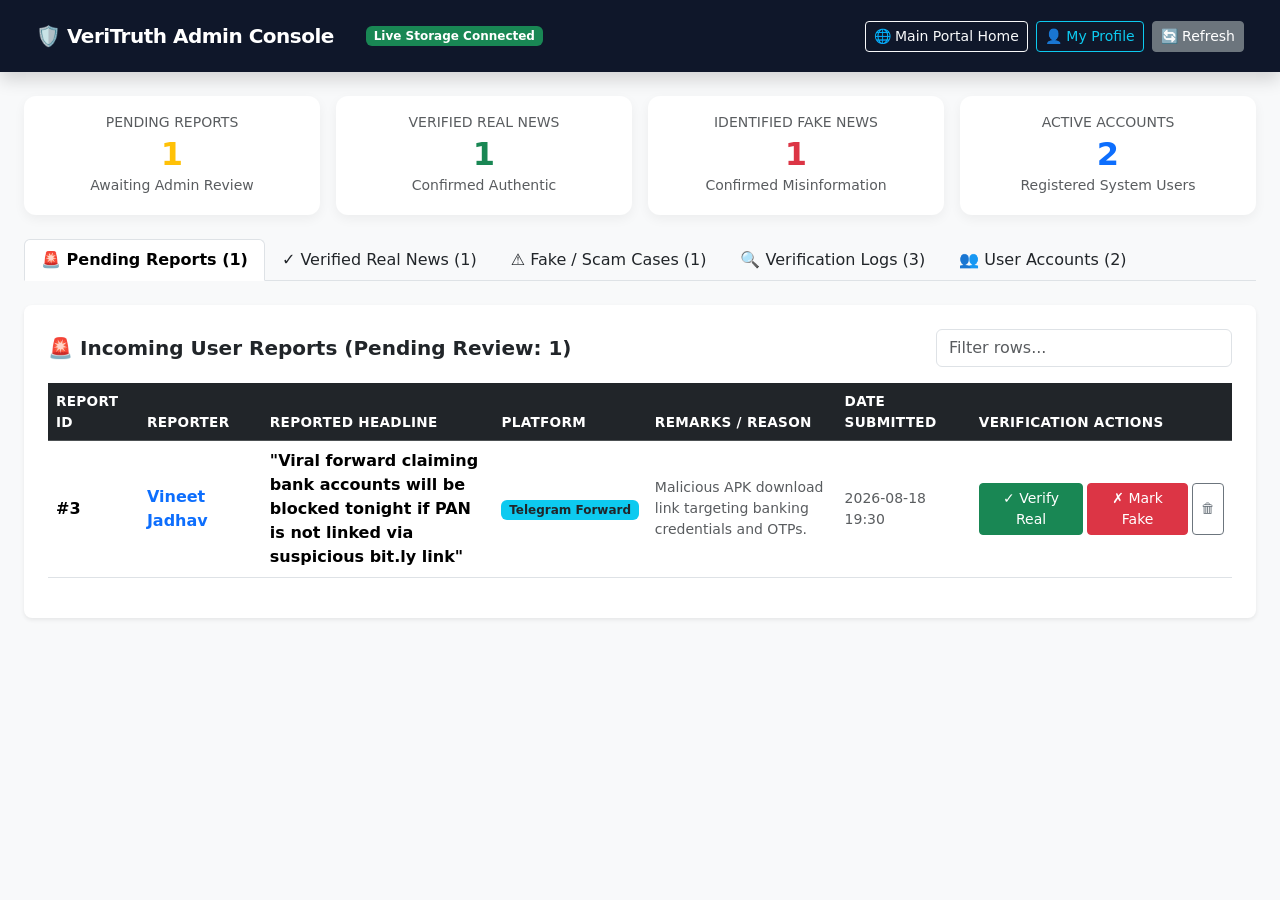
==== admin.html @ fcf6ec3c "Add files via upload" ====
<!DOCTYPE html>
<html lang="en">
<head>
    <meta charset="UTF-8">
    <meta name="viewport" content="width=device-width, initial-scale=1.0">
    <title>Admin Dashboard - Fake News Monitoring Portal</title>
    <link href="https://cdn.jsdelivr.net/npm/bootstrap@5.3.0/dist/css/bootstrap.min.css" rel="stylesheet">
    <link rel="stylesheet" href="style.css">
    <style>
        .admin-nav {
            background-color: #0f172a;
        }
        .stat-card {
            background: #ffffff;
            border-radius: 12px;
            box-shadow: 0 4px 12px rgba(0,0,0,0.05);
            border: 2px solid transparent;
            transition: all 0.2s ease-in-out;
            text-decoration: none;
            color: inherit;
            display: block;
            cursor: pointer;
        }
        .stat-card:hover {
            transform: translateY(-3px);
            box-shadow: 0 6px 20px rgba(0,0,0,0.12);
        }
        .stat-card.active-card {
            border-color: #2563eb;
            background-color: #f1f5f9;
        }
        .table th {
            font-size: 0.85rem;
            text-transform: uppercase;
            letter-spacing: 0.5px;
        }
    </style>
</head>
<body class="bg-light">

    <!-- Top Admin Navigation -->
    <nav class="navbar navbar-dark admin-nav px-4 py-3 shadow">
        <div class="container-fluid d-flex justify-content-between align-items-center">
            <div class="d-flex align-items-center gap-3">
                <span class="navbar-brand fw-bold fs-5 mb-0">🛡️ VeriTruth Admin Console</span>
                <span class="badge bg-success">Live Storage Connected</span>
            </div>
            <div class="d-flex gap-2">
                <a href="index.html" class="btn btn-outline-light btn-sm">🌐 Main Portal Home</a>
                <a href="profile.html" class="btn btn-outline-info btn-sm">👤 My Profile</a>
                <button class="btn btn-secondary btn-sm" onclick="renderAdmin()">🔄 Refresh</button>
            </div>
        </div>
    </nav>

    <div class="container-fluid px-4 my-4">
        
        <!-- Alert Notification Box -->
        <div id="adminAlertContainer"></div>

        <!-- Stat Overview Cards -->
        <div class="row g-3 mb-4">
            <div class="col-md-3 col-sm-6">
                <div class="stat-card p-3 text-center" id="card-reports" onclick="switchView('reports')">
                    <h6 class="text-muted text-uppercase small mb-1">Pending Reports</h6>
                    <h2 class="fw-bold text-warning mb-0" id="cntPending">0</h2>
                    <small class="text-muted">Awaiting Admin Review</small>
                </div>
            </div>
            <div class="col-md-3 col-sm-6">
                <div class="stat-card p-3 text-center" id="card-verified" onclick="switchView('verified')">
                    <h6 class="text-muted text-uppercase small mb-1">Verified Real News</h6>
                    <h2 class="fw-bold text-success mb-0" id="cntVerified">0</h2>
                    <small class="text-muted">Confirmed Authentic</small>
                </div>
            </div>
            <div class="col-md-3 col-sm-6">
                <div class="stat-card p-3 text-center" id="card-fake" onclick="switchView('fake_cases')">
                    <h6 class="text-muted text-uppercase small mb-1">Identified Fake News</h6>
                    <h2 class="fw-bold text-danger mb-0" id="cntFake">0</h2>
                    <small class="text-muted">Confirmed Misinformation</small>
                </div>
            </div>
            <div class="col-md-3 col-sm-6">
                <div class="stat-card p-3 text-center" id="card-users" onclick="switchView('users')">
                    <h6 class="text-muted text-uppercase small mb-1">Active Accounts</h6>
                    <h2 class="fw-bold text-primary mb-0" id="cntUsers">0</h2>
                    <small class="text-muted">Registered System Users</small>
                </div>
            </div>
        </div>

        <!-- Navigation Tabs Bar -->
        <ul class="nav nav-tabs mb-4">
            <li class="nav-item">
                <a class="nav-link active fw-bold" id="tab-reports" href="#" onclick="switchView('reports'); return false;">
                    🚨 Pending Reports (<span id="tabCountPending">0</span>)
                </a>
            </li>
            <li class="nav-item">
                <a class="nav-link text-dark" id="tab-verified" href="#" onclick="switchView('verified'); return false;">
                    ✓ Verified Real News (<span id="tabCountVerified">0</span>)
                </a>
            </li>
            <li class="nav-item">
                <a class="nav-link text-dark" id="tab-fake" href="#" onclick="switchView('fake_cases'); return false;">
                    ⚠️ Fake / Scam Cases (<span id="tabCountFake">0</span>)
                </a>
            </li>
            <li class="nav-item">
                <a class="nav-link text-dark" id="tab-history" href="#" onclick="switchView('history'); return false;">
                    🔍 Verification Logs (<span id="tabCountHistory">0</span>)
                </a>
            </li>
            <li class="nav-item">
                <a class="nav-link text-dark" id="tab-users" href="#" onclick="switchView('users'); return false;">
                    👥 User Accounts (<span id="tabCountUsers">0</span>)
                </a>
            </li>
        </ul>

        <!-- Main Content Table Card -->
        <div class="card border-0 shadow-sm rounded-3 p-4">
            <div class="d-flex justify-content-between align-items-center mb-3">
                <h5 class="fw-bold text-dark mb-0" id="viewTitle">Incoming User Reports Pipeline</h5>
                <input type="text" id="adminSearchInput" class="form-control w-25" placeholder="Filter rows..." onkeyup="filterAdminTable()">
            </div>
            
            <div class="table-responsive" id="tableContainer">
                <!-- Dynamically Rendered by renderAdmin() -->
            </div>
        </div>
    </div>

    <!-- Bootstrap Bundle & DB Script -->
    <script src="https://cdn.jsdelivr.net/npm/bootstrap@5.3.0/dist/js/bootstrap.bundle.min.js"></script>
    <script src="db.js"></script>

    <script>
        let currentView = 'reports';

        document.addEventListener("DOMContentLoaded", () => {
            renderAdmin();
        });

        function switchView(viewName) {
            currentView = viewName;

            // Update Tabs
            ['reports', 'verified', 'fake_cases', 'history', 'users'].forEach(v => {
                const tab = document.getElementById('tab-' + (v === 'fake_cases' ? 'fake' : v));
                const card = document.getElementById('card-' + (v === 'fake_cases' ? 'fake' : v));
                
                if (v === currentView) {
                    tab?.classList.add('active', 'fw-bold');
                    tab?.classList.remove('text-dark');
                    card?.classList.add('active-card');
                } else {
                    tab?.classList.remove('active', 'fw-bold');
                    tab?.classList.add('text-dark');
                    card?.classList.remove('active-card');
                }
            });

            renderAdmin();
        }

        function showAdminAlert(message, type = "info") {
            const container = document.getElementById('adminAlertContainer');
            if (!container) return;
            container.innerHTML = `
                <div class="alert alert-${type} alert-dismissible fade show" role="alert">
                    <strong>Admin Notice:</strong> ${escapeHtml(message)}
                    <button type="button" class="btn-close" data-bs-dismiss="alert" aria-label="Close"></button>
                </div>
            `;
        }

        function renderAdmin() {
            const allReports = DB.getReports();
            const pendingReports = allReports.filter(r => r.status === 'Pending');
            const verifiedReports = allReports.filter(r => r.status === 'Verified Real');
            const fakeReports = allReports.filter(r => r.status === 'Fake / Scam');
            const allUsers = DB.getUsers();
            const allHistory = DB.getHistory();

            // Update Counters
            document.getElementById('cntPending').innerText = pendingReports.length;
            document.getElementById('cntVerified').innerText = verifiedReports.length;
            document.getElementById('cntFake').innerText = fakeReports.length;
            document.getElementById('cntUsers').innerText = allUsers.length;

            document.getElementById('tabCountPending').innerText = pendingReports.length;
            document.getElementById('tabCountVerified').innerText = verifiedReports.length;
            document.getElementById('tabCountFake').innerText = fakeReports.length;
            document.getElementById('tabCountUsers').innerText = allUsers.length;
            document.getElementById('tabCountHistory').innerText = allHistory.length;

            const container = document.getElementById('tableContainer');
            const title = document.getElementById('viewTitle');

            if (currentView === 'users') {
                title.innerText = `Registered System Users (${allUsers.length})`;
                renderUsersTable(allUsers, container);
            } else if (currentView === 'verified') {
                title.innerText = `Verified Authentic News Archive (${verifiedReports.length})`;
                renderArchiveTable(verifiedReports, container, 'Verified Real');
            } else if (currentView === 'fake_cases') {
                title.innerText = `Identified Fake News Archive (${fakeReports.length})`;
                renderArchiveTable(fakeReports, container, 'Fake / Scam');
            } else if (currentView === 'history') {
                title.innerText = `Recent Verification Logs (${allHistory.length})`;
                renderHistoryTable(allHistory, container);
            } else {
                title.innerText = `🚨 Incoming User Reports (Pending Review: ${pendingReports.length})`;
                renderPendingTable(pendingReports, container);
            }
        }

        function renderPendingTable(reports, container) {
            if (reports.length === 0) {
                container.innerHTML = `<div class="text-center text-muted py-4"><em>No pending user reports requiring review at this time.</em></div>`;
                return;
            }

            let html = `
                <table class="table table-hover align-middle" id="adminTable">
                    <thead class="table-dark">
                        <tr>
                            <th>Report ID</th>
                            <th>Reporter</th>
                            <th>Reported Headline</th>
                            <th>Platform</th>
                            <th>Remarks / Reason</th>
                            <th>Date Submitted</th>
                            <th style="min-width: 250px;">Verification Actions</th>
                        </tr>
                    </thead>
                    <tbody>
            `;

            reports.forEach(r => {
                html += `
                    <tr>
                        <td><strong>#${r.id}</strong></td>
                        <td><span class="fw-semibold text-primary">${escapeHtml(r.user_name || "Anonymous")}</span></td>
                        <td class="text-wrap fw-bold" style="max-width: 320px;">"${escapeHtml(r.headline)}"</td>
                        <td><span class="badge bg-info text-dark">${escapeHtml(r.platform || "General")}</span></td>
                        <td class="text-muted small" style="max-width: 260px;">${escapeHtml(r.reason || "No remarks")}</td>
                        <td class="small text-muted">${r.date_reported}</td>
                        <td>
                            <div class="d-flex gap-1">
                                <button class="btn btn-sm btn-success" onclick="actionVerifyReal(${r.id})">✓ Verify Real</button>
                                <button class="btn btn-sm btn-danger" onclick="actionMarkFake(${r.id})">✗ Mark Fake</button>
                                <button class="btn btn-sm btn-outline-secondary" onclick="actionDeleteReport(${r.id})">🗑</button>
                            </div>
                        </td>
                    </tr>
                `;
            });

            html += `</tbody></table>`;
            container.innerHTML = html;
        }

        function renderArchiveTable(reports, container, statusLabel) {
            if (reports.length === 0) {
                container.innerHTML = `<div class="text-center text-muted py-4"><em>No records in this archive.</em></div>`;
                return;
            }

            let html = `
                <table class="table table-hover align-middle" id="adminTable">
                    <thead class="table-dark">
                        <tr>
                            <th>Report ID</th>
                            <th>Reporter</th>
                            <th>Headline Context</th>
                            <th>Platform</th>
                            <th>Reason / Remarks</th>
                            <th>Date Reported</th>
                            <th>Status</th>
                            <th>Actions</th>
                        </tr>
                    </thead>
                    <tbody>
            `;

            reports.forEach(r => {
                const badgeColor = r.status === 'Verified Real' ? 'bg-success' : 'bg-danger';
                html += `
                    <tr>
                        <td>#${r.id}</td>
                        <td>${escapeHtml(r.user_name || "Anonymous")}</td>
                        <td class="text-wrap fw-semibold" style="max-width: 320px;">"${escapeHtml(r.headline)}"</td>
                        <td><span class="badge bg-info text-dark">${escapeHtml(r.platform || "General")}</span></td>
                        <td class="text-muted small" style="max-width: 250px;">${escapeHtml(r.reason || "No remarks")}</td>
                        <td class="small text-muted">${r.date_reported}</td>
                        <td><span class="badge ${badgeColor}">${escapeHtml(r.status)}</span></td>
                        <td>
                            <div class="btn-group btn-group-sm">
                                <button class="btn btn-outline-warning" onclick="actionResetPending(${r.id})">Reset to Pending</button>
                                <button class="btn btn-outline-danger" onclick="actionDeleteReport(${r.id})">Delete</button>
                            </div>
                        </td>
                    </tr>
                `;
            });

            html += `</tbody></table>`;
            container.innerHTML = html;
        }

        function renderHistoryTable(logs, container) {
            if (logs.length === 0) {
                container.innerHTML = `<div class="text-center text-muted py-4"><em>No search history logs recorded yet.</em></div>`;
                return;
            }

            let html = `
                <table class="table table-hover align-middle" id="adminTable">
                    <thead class="table-dark">
                        <tr>
                            <th>Log ID</th>
                            <th>User</th>
                            <th>Searched Headline</th>
                            <th>Trust Score</th>
                            <th>Verdict</th>
                            <th>Date/Time</th>
                            <th>Actions</th>
                        </tr>
                    </thead>
                    <tbody>
            `;

            logs.forEach(h => {
                const isFake = h.status.includes('Fake') || h.status.includes('High Risk');
                const isReal = h.status.includes('Official') || h.status.includes('Verified');
                const badgeClass = isFake ? 'bg-danger' : (isReal ? 'bg-success' : 'bg-warning text-dark');
                const scoreClass = isFake ? 'text-danger' : (isReal ? 'text-success' : 'text-warning');

                html += `
                    <tr>
                        <td>#${h.id}</td>
                        <td><span class="fw-semibold text-primary">${escapeHtml(h.user_name || "Guest")}</span></td>
                        <td class="text-wrap" style="max-width: 380px;">${escapeHtml(h.headline)}</td>
                        <td><span class="fw-bold ${scoreClass}">${h.trust_score}</span></td>
                        <td><span class="badge ${badgeClass}">${escapeHtml(h.status)}</span></td>
                        <td class="small text-muted">${h.checked_at}</td>
                        <td><button class="btn btn-sm btn-outline-danger" onclick="actionDeleteHistory(${h.id})">Delete</button></td>
                    </tr>
                `;
            });

            html += `</tbody></table>`;
            container.innerHTML = html;
        }

        function renderUsersTable(users, container) {
            if (users.length === 0) {
                container.innerHTML = `<div class="text-center text-muted py-4"><em>No registered users found.</em></div>`;
                return;
            }

            let html = `
                <table class="table table-hover align-middle" id="adminTable">
                    <thead class="table-dark">
                        <tr>
                            <th>User ID</th>
                            <th>Full Name</th>
                            <th>Email Address</th>
                            <th>Role</th>
                            <th>Age</th>
                            <th>Address</th>
                            <th>Joined Date</th>
                            <th>Actions</th>
                        </tr>
                    </thead>
                    <tbody>
            `;

            users.forEach(u => {
                html += `
                    <tr>
                        <td><strong>#${u.id}</strong></td>
                        <td class="fw-semibold">${escapeHtml(u.name)}</td>
                        <td>${escapeHtml(u.email)}</td>
                        <td><span class="badge bg-primary">${escapeHtml(u.role || "Standard User")}</span></td>
                        <td>${u.age ? u.age : '<span class="text-muted">-</span>'}</td>
                        <td class="small text-muted" style="max-width: 200px;">${escapeHtml(u.address || "-")}</td>
                        <td class="small text-muted">${u.created_at || "Recent"}</td>
                        <td>
                            <button class="btn btn-sm btn-outline-danger" onclick="actionDeleteUser(${u.id}, '${escapeHtml(u.name)}')">
                                Delete User
                            </button>
                        </td>
                    </tr>
                `;
            });

            html += `</tbody></table>`;
            container.innerHTML = html;
        }

        // Action Handlers
        function actionVerifyReal(id) {
            DB.updateReportStatus(id, 'Verified Real');
            showAdminAlert(`Report #${id} marked as VERIFIED REAL news.`, "success");
            renderAdmin();
        }

        function actionMarkFake(id) {
            DB.updateReportStatus(id, 'Fake / Scam');
            showAdminAlert(`Report #${id} marked as CONFIRMED FAKE / SCAM.`, "danger");
            renderAdmin();
        }

        function actionResetPending(id) {
            DB.updateReportStatus(id, 'Pending');
            showAdminAlert(`Report #${id} status reset to Pending.`, "warning");
            renderAdmin();
        }

        function actionDeleteReport(id) {
            if (confirm("Are you sure you want to delete this report?")) {
                DB.deleteReport(id);
                showAdminAlert(`Report #${id} deleted successfully.`, "secondary");
                renderAdmin();
            }
        }

        function actionDeleteUser(id, name) {
            if (confirm(`Are you sure you want to delete user #${id} (${name})?`)) {
                DB.deleteUser(id);
                showAdminAlert(`User #${id} (${name}) deleted.`, "secondary");
                renderAdmin();
            }
        }

        function actionDeleteHistory(id) {
            if (confirm("Delete this history record?")) {
                DB.deleteHistory(id);
                showAdminAlert(`History log #${id} deleted.`, "secondary");
                renderAdmin();
            }
        }

        function filterAdminTable() {
            const query = document.getElementById("adminSearchInput")?.value.toLowerCase() || '';
            const rows = document.querySelectorAll("#adminTable tbody tr");
            rows.forEach(row => {
                const text = row.innerText.toLowerCase();
                row.style.display = text.includes(query) ? "" : "none";
            });
        }

        function escapeHtml(text) {
            if (!text) return "";
            return text.toString().replace(/&/g, "&amp;").replace(/</g, "&lt;").replace(/>/g, "&gt;").replace(/"/g, "&quot;").replace(/'/g, "&#039;");
        }
    </script>
</body>
</html>
---- style.css ----
/* Custom Trust & Alert Color Palette */
:root {
    --primary-trust: #0f172a;    /* Slate Dark Navy */
    --secondary-trust: #1e40af;  /* Vivid Royal Blue */
    --accent-fake: #dc2626;      /* Crimson Red for alerts/fake news */
    --accent-real: #16a34a;      /* Emerald Green for verified content */
    --bg-light: #f1f5f9;
}

body {
    font-family: 'Segoe UI', system-ui, -apple-system, BlinkMacSystemFont, Roboto, sans-serif;
    background-color: var(--bg-light);
    color: #1e293b;
    min-height: 100vh;
}

/* Authentication Gate Screen */
#authGateSection {
    background: radial-gradient(circle at top left, #1e3a8a 0%, #0f172a 70%);
}

.auth-card {
    background: #ffffff !important;
    border-radius: 20px !important;
    box-shadow: 0 20px 40px -15px rgba(0,0,0,0.3) !important;
}

#authGateTabs .nav-link {
    color: #64748b;
    border-radius: 8px;
    transition: all 0.2s ease;
}

#authGateTabs .nav-link.active {
    background-color: #2563eb;
    color: #ffffff;
    box-shadow: 0 4px 12px rgba(37, 99, 235, 0.3);
}

/* Navbar Styling */
.navbar-custom {
    background-color: var(--primary-trust);
    box-shadow: 0 4px 12px rgba(0,0,0,0.15);
}
.navbar-brand {
    color: #ffffff !important;
    letter-spacing: -0.5px;
}
.navbar-custom .nav-link {
    color: #cbd5e1 !important;
    font-weight: 500;
    transition: color 0.15s ease-in-out;
}
.navbar-custom .nav-link:hover,
.navbar-custom .nav-link.active {
    color: #ffffff !important;
}

/* Hero Section */
.hero-section {
    background: linear-gradient(135deg, #0f172a 0%, #1e3a8a 50%, #1d4ed8 100%);
    color: white;
    padding: 55px 0 45px;
    border-radius: 0 0 24px 24px;
    margin-bottom: 35px;
}

.custom-card {
    border: none;
    border-radius: 16px;
    background: #ffffff;
    box-shadow: 0 4px 18px rgba(0,0,0,0.06);
    transition: transform 0.2s ease, box-shadow 0.2s ease;
}

.custom-card:hover {
    box-shadow: 0 8px 24px rgba(0,0,0,0.09);
}

/* Badge & Score Styling */
.score-circle {
    width: 105px;
    height: 105px;
    border-radius: 50%;
    display: flex;
    align-items: center;
    justify-content: center;
    font-size: 24px;
    font-weight: 800;
    margin: 0 auto 12px;
    color: white;
    box-shadow: 0 6px 16px rgba(0,0,0,0.12);
}

.bg-real { 
    background: linear-gradient(135deg, #16a34a, #15803d);
}
.bg-fake { 
    background: linear-gradient(135deg, #dc2626, #b91c1c); 
}

/* Form Elements */
.form-control:focus, .form-select:focus {
    border-color: #3b82f6;
    box-shadow: 0 0 0 0.25rem rgba(59, 130, 246, 0.25);
}

/* Tables */
.table thead th {
    font-weight: 600;
    letter-spacing: 0.3px;
}
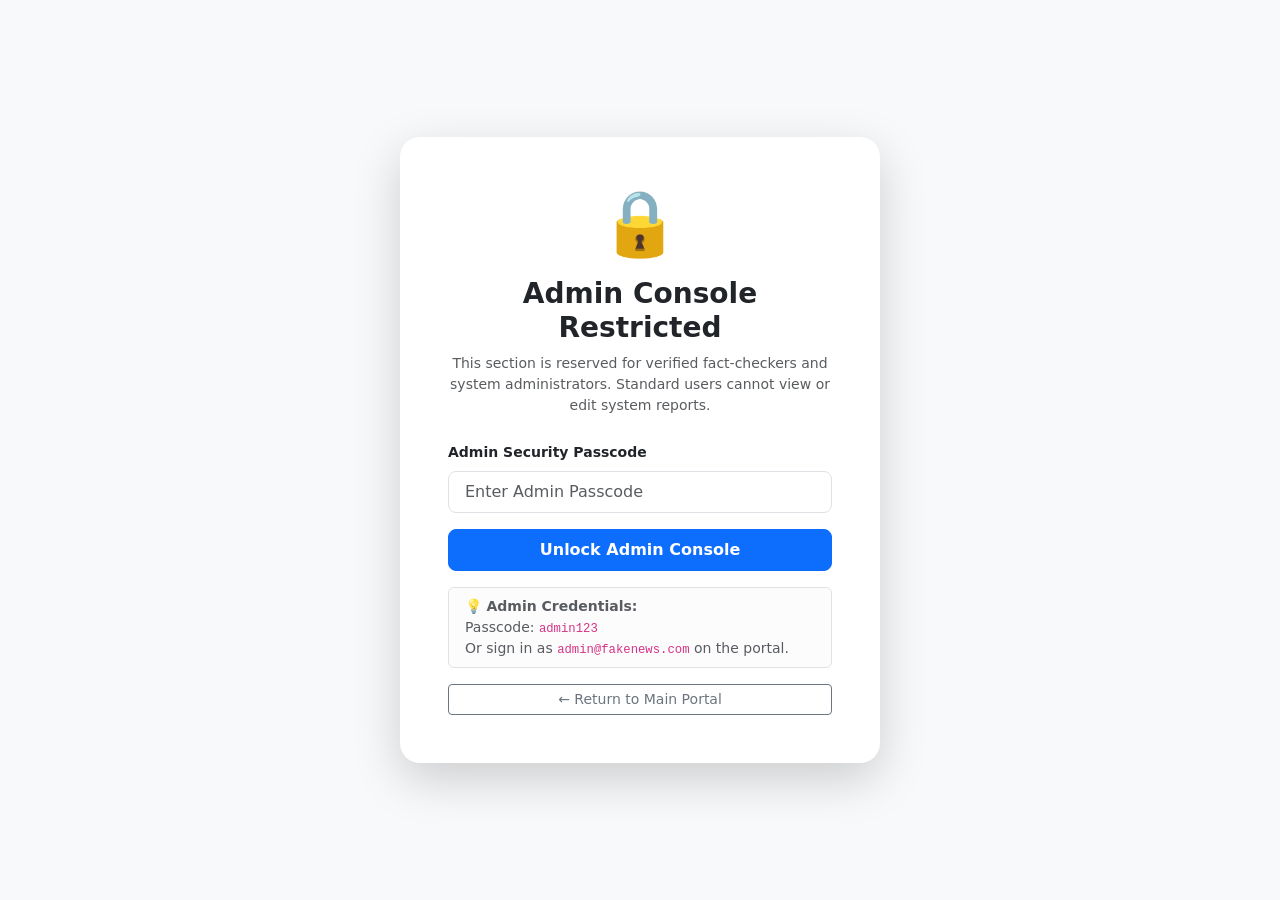
==== commit 539d9d3d: "Add files via upload" ====
--- a/admin.html
+++ b/admin.html
@@ -38,98 +38,140 @@
 </head>
 <body class="bg-light">
 
-    <!-- Top Admin Navigation -->
-    <nav class="navbar navbar-dark admin-nav px-4 py-3 shadow">
-        <div class="container-fluid d-flex justify-content-between align-items-center">
-            <div class="d-flex align-items-center gap-3">
-                <span class="navbar-brand fw-bold fs-5 mb-0">🛡️ VeriTruth Admin Console</span>
-                <span class="badge bg-success">Live Storage Connected</span>
+    <!-- ========================================================= -->
+    <!-- LOCK SCREEN: DISPLAYED WHEN ACCESS IS RESTRICTED           -->
+    <!-- ========================================================= -->
+    <div id="adminLockScreen" class="min-vh-100 d-flex flex-column justify-content-center align-items-center py-5 px-3">
+        <div class="card border-0 shadow-lg p-4 p-md-5 text-center" style="max-width: 480px; width: 100%; border-radius: 20px;">
+            <div class="display-3 mb-3">🔒</div>
+            <h3 class="fw-bold text-dark mb-2">Admin Console Restricted</h3>
+            <p class="text-muted small mb-4">
+                This section is reserved for verified fact-checkers and system administrators. Standard users cannot view or edit system reports.
+            </p>
+
+            <form onsubmit="handleAdminUnlock(event)">
+                <div class="mb-3 text-start">
+                    <label class="form-label fw-semibold small">Admin Security Passcode</label>
+                    <input type="password" id="adminPasscodeInput" class="form-control form-control-lg fs-6" placeholder="Enter Admin Passcode" required>
+                </div>
+                <button type="submit" class="btn btn-primary btn-lg w-100 fw-bold fs-6 mb-3">
+                    Unlock Admin Console
+                </button>
+            </form>
+
+            <div class="alert alert-light border py-2 mb-3 small text-muted text-start">
+                💡 <strong>Admin Credentials:</strong><br>
+                Passcode: <code>admin123</code><br>
+                Or sign in as <code>admin@fakenews.com</code> on the portal.
             </div>
-            <div class="d-flex gap-2">
-                <a href="index.html" class="btn btn-outline-light btn-sm">🌐 Main Portal Home</a>
-                <a href="profile.html" class="btn btn-outline-info btn-sm">👤 My Profile</a>
-                <button class="btn btn-secondary btn-sm" onclick="renderAdmin()">🔄 Refresh</button>
+
+            <a href="index.html" class="btn btn-outline-secondary btn-sm">
+                ← Return to Main Portal
+            </a>
+        </div>
+    </div>
+
+
+    <!-- ========================================================= -->
+    <!-- MAIN ADMIN DASHBOARD: DISPLAYED ONLY FOR AUTHORIZED ADMIN  -->
+    <!-- ========================================================= -->
+    <div id="adminDashboardContent" class="d-none">
+
+        <!-- Top Admin Navigation -->
+        <nav class="navbar navbar-dark admin-nav px-4 py-3 shadow">
+            <div class="container-fluid d-flex justify-content-between align-items-center">
+                <div class="d-flex align-items-center gap-3">
+                    <span class="navbar-brand fw-bold fs-5 mb-0">🛡️ VeriTruth Admin Console</span>
+                    <span class="badge bg-success" id="adminRoleBadge">Verified Admin Session</span>
+                </div>
+                <div class="d-flex gap-2">
+                    <a href="index.html" class="btn btn-outline-light btn-sm">🌐 Main Portal Home</a>
+                    <a href="profile.html" class="btn btn-outline-info btn-sm">👤 My Profile</a>
+                    <button class="btn btn-outline-danger btn-sm" onclick="lockAdminConsole()">🔒 Lock Console</button>
+                    <button class="btn btn-secondary btn-sm" onclick="renderAdmin()">🔄 Refresh</button>
+                </div>
+            </div>
+        </nav>
+
+        <div class="container-fluid px-4 my-4">
+            
+            <!-- Alert Notification Box -->
+            <div id="adminAlertContainer"></div>
+
+            <!-- Stat Overview Cards -->
+            <div class="row g-3 mb-4">
+                <div class="col-md-3 col-sm-6">
+                    <div class="stat-card p-3 text-center" id="card-reports" onclick="switchView('reports')">
+                        <h6 class="text-muted text-uppercase small mb-1">Pending Reports</h6>
+                        <h2 class="fw-bold text-warning mb-0" id="cntPending">0</h2>
+                        <small class="text-muted">Awaiting Admin Review</small>
+                    </div>
+                </div>
+                <div class="col-md-3 col-sm-6">
+                    <div class="stat-card p-3 text-center" id="card-verified" onclick="switchView('verified')">
+                        <h6 class="text-muted text-uppercase small mb-1">Verified Real News</h6>
+                        <h2 class="fw-bold text-success mb-0" id="cntVerified">0</h2>
+                        <small class="text-muted">Confirmed Authentic</small>
+                    </div>
+                </div>
+                <div class="col-md-3 col-sm-6">
+                    <div class="stat-card p-3 text-center" id="card-fake" onclick="switchView('fake_cases')">
+                        <h6 class="text-muted text-uppercase small mb-1">Identified Fake News</h6>
+                        <h2 class="fw-bold text-danger mb-0" id="cntFake">0</h2>
+                        <small class="text-muted">Confirmed Misinformation</small>
+                    </div>
+                </div>
+                <div class="col-md-3 col-sm-6">
+                    <div class="stat-card p-3 text-center" id="card-users" onclick="switchView('users')">
+                        <h6 class="text-muted text-uppercase small mb-1">Active Accounts</h6>
+                        <h2 class="fw-bold text-primary mb-0" id="cntUsers">0</h2>
+                        <small class="text-muted">Registered System Users</small>
+                    </div>
+                </div>
+            </div>
+
+            <!-- Navigation Tabs Bar -->
+            <ul class="nav nav-tabs mb-4">
+                <li class="nav-item">
+                    <a class="nav-link active fw-bold" id="tab-reports" href="#" onclick="switchView('reports'); return false;">
+                        🚨 Pending Reports (<span id="tabCountPending">0</span>)
+                    </a>
+                </li>
+                <li class="nav-item">
+                    <a class="nav-link text-dark" id="tab-verified" href="#" onclick="switchView('verified'); return false;">
+                        ✓ Verified Real News (<span id="tabCountVerified">0</span>)
+                    </a>
+                </li>
+                <li class="nav-item">
+                    <a class="nav-link text-dark" id="tab-fake" href="#" onclick="switchView('fake_cases'); return false;">
+                        ⚠️ Fake / Scam Cases (<span id="tabCountFake">0</span>)
+                    </a>
+                </li>
+                <li class="nav-item">
+                    <a class="nav-link text-dark" id="tab-history" href="#" onclick="switchView('history'); return false;">
+                        🔍 Verification Logs (<span id="tabCountHistory">0</span>)
+                    </a>
+                </li>
+                <li class="nav-item">
+                    <a class="nav-link text-dark" id="tab-users" href="#" onclick="switchView('users'); return false;">
+                        👥 User Accounts (<span id="tabCountUsers">0</span>)
+                    </a>
+                </li>
+            </ul>
+
+            <!-- Main Content Table Card -->
+            <div class="card border-0 shadow-sm rounded-3 p-4">
+                <div class="d-flex justify-content-between align-items-center mb-3">
+                    <h5 class="fw-bold text-dark mb-0" id="viewTitle">Incoming User Reports Pipeline</h5>
+                    <input type="text" id="adminSearchInput" class="form-control w-25" placeholder="Filter rows..." onkeyup="filterAdminTable()">
+                </div>
+                
+                <div class="table-responsive" id="tableContainer">
+                    <!-- Dynamically Rendered by renderAdmin() -->
+                </div>
             </div>
         </div>
-    </nav>
-
-    <div class="container-fluid px-4 my-4">
-        
-        <!-- Alert Notification Box -->
-        <div id="adminAlertContainer"></div>
-
-        <!-- Stat Overview Cards -->
-        <div class="row g-3 mb-4">
-            <div class="col-md-3 col-sm-6">
-                <div class="stat-card p-3 text-center" id="card-reports" onclick="switchView('reports')">
-                    <h6 class="text-muted text-uppercase small mb-1">Pending Reports</h6>
-                    <h2 class="fw-bold text-warning mb-0" id="cntPending">0</h2>
-                    <small class="text-muted">Awaiting Admin Review</small>
-                </div>
-            </div>
-            <div class="col-md-3 col-sm-6">
-                <div class="stat-card p-3 text-center" id="card-verified" onclick="switchView('verified')">
-                    <h6 class="text-muted text-uppercase small mb-1">Verified Real News</h6>
-                    <h2 class="fw-bold text-success mb-0" id="cntVerified">0</h2>
-                    <small class="text-muted">Confirmed Authentic</small>
-                </div>
-            </div>
-            <div class="col-md-3 col-sm-6">
-                <div class="stat-card p-3 text-center" id="card-fake" onclick="switchView('fake_cases')">
-                    <h6 class="text-muted text-uppercase small mb-1">Identified Fake News</h6>
-                    <h2 class="fw-bold text-danger mb-0" id="cntFake">0</h2>
-                    <small class="text-muted">Confirmed Misinformation</small>
-                </div>
-            </div>
-            <div class="col-md-3 col-sm-6">
-                <div class="stat-card p-3 text-center" id="card-users" onclick="switchView('users')">
-                    <h6 class="text-muted text-uppercase small mb-1">Active Accounts</h6>
-                    <h2 class="fw-bold text-primary mb-0" id="cntUsers">0</h2>
-                    <small class="text-muted">Registered System Users</small>
-                </div>
-            </div>
-        </div>
-
-        <!-- Navigation Tabs Bar -->
-        <ul class="nav nav-tabs mb-4">
-            <li class="nav-item">
-                <a class="nav-link active fw-bold" id="tab-reports" href="#" onclick="switchView('reports'); return false;">
-                    🚨 Pending Reports (<span id="tabCountPending">0</span>)
-                </a>
-            </li>
-            <li class="nav-item">
-                <a class="nav-link text-dark" id="tab-verified" href="#" onclick="switchView('verified'); return false;">
-                    ✓ Verified Real News (<span id="tabCountVerified">0</span>)
-                </a>
-            </li>
-            <li class="nav-item">
-                <a class="nav-link text-dark" id="tab-fake" href="#" onclick="switchView('fake_cases'); return false;">
-                    ⚠️ Fake / Scam Cases (<span id="tabCountFake">0</span>)
-                </a>
-            </li>
-            <li class="nav-item">
-                <a class="nav-link text-dark" id="tab-history" href="#" onclick="switchView('history'); return false;">
-                    🔍 Verification Logs (<span id="tabCountHistory">0</span>)
-                </a>
-            </li>
-            <li class="nav-item">
-                <a class="nav-link text-dark" id="tab-users" href="#" onclick="switchView('users'); return false;">
-                    👥 User Accounts (<span id="tabCountUsers">0</span>)
-                </a>
-            </li>
-        </ul>
-
-        <!-- Main Content Table Card -->
-        <div class="card border-0 shadow-sm rounded-3 p-4">
-            <div class="d-flex justify-content-between align-items-center mb-3">
-                <h5 class="fw-bold text-dark mb-0" id="viewTitle">Incoming User Reports Pipeline</h5>
-                <input type="text" id="adminSearchInput" class="form-control w-25" placeholder="Filter rows..." onkeyup="filterAdminTable()">
-            </div>
-            
-            <div class="table-responsive" id="tableContainer">
-                <!-- Dynamically Rendered by renderAdmin() -->
-            </div>
-        </div>
+
     </div>
 
     <!-- Bootstrap Bundle & DB Script -->
@@ -137,16 +179,58 @@
     <script src="db.js"></script>
 
     <script>
+        const ADMIN_PASSCODE = "admin123";
         let currentView = 'reports';
 
         document.addEventListener("DOMContentLoaded", () => {
-            renderAdmin();
+            verifyAdminAccess();
         });
+
+        // Security / Access Control Check
+        function verifyAdminAccess() {
+            const currentUser = DB.getCurrentUser();
+            const sessionUnlocked = sessionStorage.getItem("admin_unlocked") === "true";
+
+            // Authorized if user has Fact Checker / Moderator role, or admin email, or session unlocked
+            const isAuthorizedUser = currentUser && (
+                currentUser.role === 'Fact Checker' || 
+                currentUser.role === 'Moderator' ||
+                currentUser.email === 'admin@fakenews.com'
+            );
+
+            if (isAuthorizedUser || sessionUnlocked) {
+                document.getElementById('adminLockScreen').classList.add('d-none');
+                document.getElementById('adminDashboardContent').classList.remove('d-none');
+                if (currentUser) {
+                    document.getElementById('adminRoleBadge').innerText = `${currentUser.name} (${currentUser.role || 'Admin'})`;
+                }
+                renderAdmin();
+            } else {
+                document.getElementById('adminDashboardContent').classList.add('d-none');
+                document.getElementById('adminLockScreen').classList.remove('d-none');
+            }
+        }
+
+        function handleAdminUnlock(event) {
+            if (event) event.preventDefault();
+            const input = document.getElementById('adminPasscodeInput')?.value || '';
+
+            if (input === ADMIN_PASSCODE) {
+                sessionStorage.setItem("admin_unlocked", "true");
+                verifyAdminAccess();
+            } else {
+                alert("Incorrect Admin Passcode. Access denied.");
+            }
+        }
+
+        function lockAdminConsole() {
+            sessionStorage.removeItem("admin_unlocked");
+            verifyAdminAccess();
+        }
 
         function switchView(viewName) {
             currentView = viewName;
 
-            // Update Tabs
             ['reports', 'verified', 'fake_cases', 'history', 'users'].forEach(v => {
                 const tab = document.getElementById('tab-' + (v === 'fake_cases' ? 'fake' : v));
                 const card = document.getElementById('card-' + (v === 'fake_cases' ? 'fake' : v));
